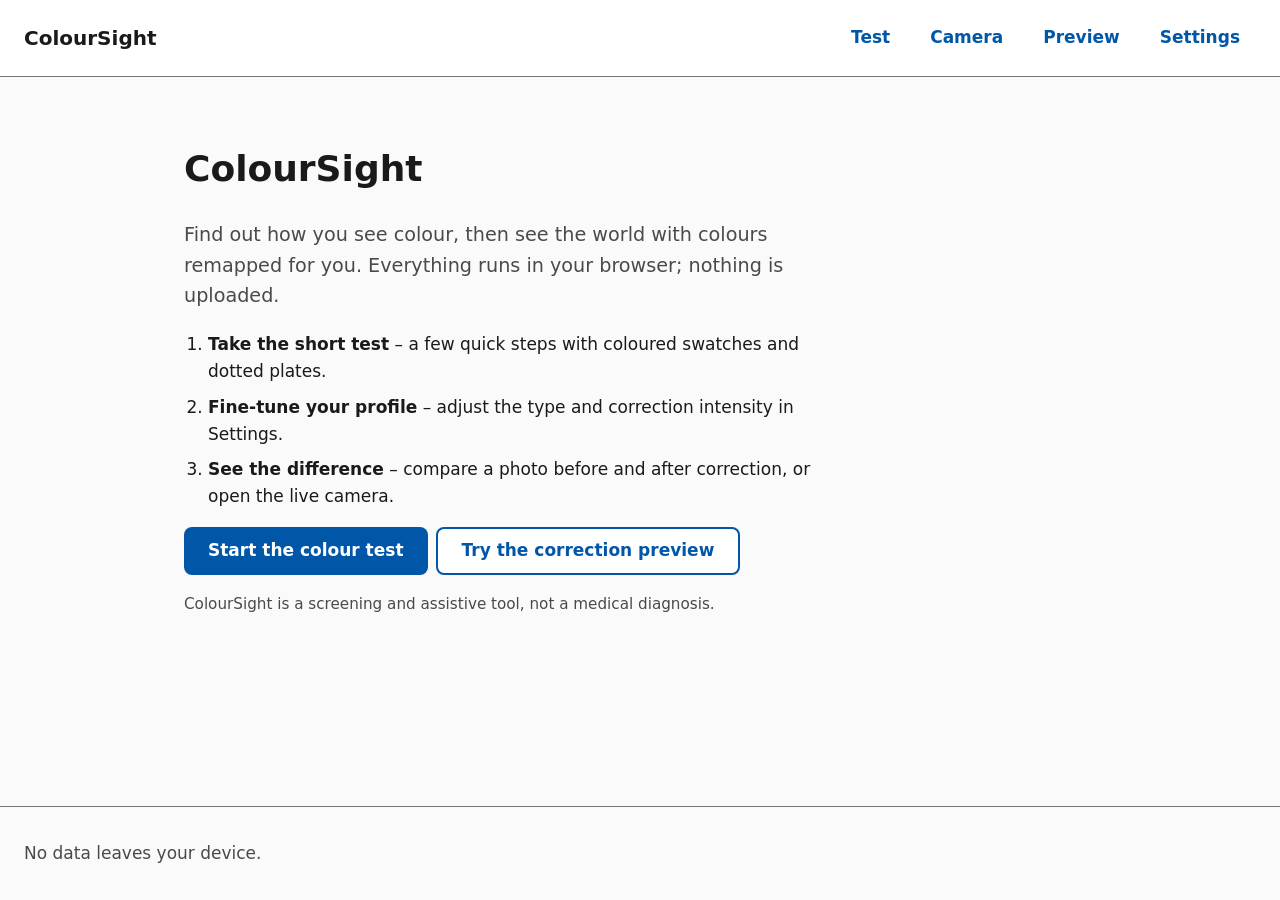
==== app/index.html @ d99df7cf "Initial ColourSight app from team-board hackathon path" ====
<!doctype html>
<html lang="en-GB">
<head>
  <meta charset="utf-8">
  <meta name="viewport" content="width=device-width, initial-scale=1">
  <title>ColourSight</title>
  <meta name="description" content="ColourSight: a personalised colour-vision test and live camera colour correction, all in your browser.">
  <link rel="stylesheet" href="styles/tokens.css">
  <link rel="stylesheet" href="styles/layout.css">
  <link rel="stylesheet" href="test/test.css">
  <!-- T7 nav mount: preview styles (allowed shell wire-up) -->
  <link rel="stylesheet" href="preview/preview.css">
  <!-- T8 shell mount: settings styles -->
  <link rel="stylesheet" href="settings/settings.css">
  <!-- T10 polish: loaded last so it can override -->
  <link rel="stylesheet" href="polish/polish.css">
  <script type="module" src="lib/router.js"></script>
  <script type="module" src="test/test.js"></script>
  <!-- T7 nav mount: preview module (allowed shell wire-up) -->
  <script type="module" src="preview/preview.js"></script>
  <!-- T8 shell mount: settings module (self-mounts into #settings-root) -->
  <script type="module" src="settings/settings.js"></script>
  <!-- T10 polish: focus management, titles, empty states (runs last) -->
  <script type="module" src="polish/polish.js"></script>
</head>
<body>
  <a class="skip-link" href="#main">Skip to content</a>
  <header class="site-header">
    <a class="brand" href="#home">ColourSight</a>
    <nav aria-label="Main">
      <ul class="nav-list">
        <li><a href="#test" data-route="test">Test</a></li>
        <li><a href="live/">Camera</a></li>
        <!-- T7 nav mount: Preview link (allowed shell wire-up) -->
        <li><a href="#preview" data-route="preview">Preview</a></li>
        <li><a href="#settings" data-route="settings">Settings</a></li>
      </ul>
    </nav>
  </header>
  <main id="main" tabindex="-1">
    <section id="view-home" data-view="home" aria-labelledby="h-home">
      <h1 id="h-home">ColourSight</h1>
      <p class="lead">Find out how you see colour, then see the world with colours remapped for you. Everything runs in your browser; nothing is uploaded.</p>
      <ol class="cs-home-steps">
        <li><strong>Take the short test</strong> – a few quick steps with coloured swatches and dotted plates.</li>
        <li><strong>Fine-tune your profile</strong> – adjust the type and correction intensity in Settings.</li>
        <li><strong>See the difference</strong> – compare a photo before and after correction, or open the live camera.</li>
      </ol>
      <p class="cs-home-actions">
        <a class="button" href="#test">Start the colour test</a>
        <a class="button button--secondary" href="#preview">Try the correction preview</a>
      </p>
      <p class="cs-home-note">ColourSight is a screening and assistive tool, not a medical diagnosis.</p>
    </section>
    <section id="view-test" data-view="test" aria-labelledby="h-test" hidden>
      <h1 id="h-test">Colour-vision test</h1>
      <div id="colour-test-root"></div>
    </section>
    <section id="view-camera" data-view="camera" aria-labelledby="h-camera" hidden>
      <h1 id="h-camera">Live camera</h1>
      <p>The live camera opens on its own page. Your browser will ask for permission before the camera starts, and video never leaves your device.</p>
      <p><a class="button" href="live/">Open the live camera</a></p>
    </section>
    <!-- T7 nav mount: Preview view (allowed shell wire-up for #preview) -->
    <section id="view-preview" data-view="preview" aria-labelledby="h-preview" hidden>
      <h1 id="h-preview">Correction preview</h1>
      <div id="preview-root"></div>
    </section>
    <section id="view-settings" data-view="settings" aria-labelledby="h-settings" hidden>
      <h1 id="h-settings">Settings</h1>
      <div id="settings-root"></div>
    </section>
  </main>
  <footer class="site-footer"><p>No data leaves your device.</p></footer>
</body>
</html>
---- app/styles/tokens.css ----
/* Design tokens. Palette uses blue/orange accents (Okabe-Ito derived),
   distinguishable across common colour-vision deficiencies.
   Contrast (WCAG AA): text #1a1a1a on #fafafa ~16.9:1; muted #4a4a4a on #fafafa ~8.6:1;
   accent #0057a8 on #fafafa ~7.0:1; white on #0057a8 ~7.3:1;
   focus ring #b35900 on #fafafa ~4.6:1 (non-text 3:1 met). */
:root {
  --colour-bg: #fafafa;
  --colour-surface: #ffffff;
  --colour-text: #1a1a1a;
  --colour-muted: #4a4a4a;
  --colour-border: #767676;
  --colour-accent: #0057a8;
  --colour-accent-text: #ffffff;
  --colour-focus: #b35900;

  --font-sans: system-ui, -apple-system, "Segoe UI", Roboto, sans-serif;
  --text-base: 1.0625rem;
  --leading: 1.6;
  --space-1: 0.25rem;
  --space-2: 0.5rem;
  --space-3: 1rem;
  --space-4: 1.5rem;
  --space-5: 2.5rem;
  --radius: 0.5rem;
  --max-width: 60rem;
}
---- app/styles/layout.css ----
*, *::before, *::after { box-sizing: border-box; }
body {
  margin: 0; font-family: var(--font-sans); font-size: var(--text-base);
  line-height: var(--leading); background: var(--colour-bg); color: var(--colour-text);
  min-height: 100vh; display: flex; flex-direction: column;
}
a { color: var(--colour-accent); }
:focus-visible { outline: 3px solid var(--colour-focus); outline-offset: 3px; }
.skip-link { position: absolute; left: -999px; top: var(--space-2); }
.skip-link:focus { left: var(--space-2); background: var(--colour-surface); padding: var(--space-2); }
.site-header {
  display: flex; flex-wrap: wrap; align-items: center; justify-content: space-between;
  gap: var(--space-3); padding: var(--space-3) var(--space-4);
  background: var(--colour-surface); border-bottom: 1px solid var(--colour-border);
}
.brand { font-weight: 700; font-size: 1.25rem; text-decoration: none; color: var(--colour-text); }
.nav-list { list-style: none; display: flex; gap: var(--space-2); margin: 0; padding: 0; }
.nav-list a {
  display: inline-block; padding: var(--space-2) var(--space-3); border-radius: var(--radius);
  text-decoration: none; font-weight: 600;
}
.nav-list a:hover { text-decoration: underline; }
/* Current page: filled + underlined, so it is not signalled by colour alone. */
.nav-list a[aria-current="page"] {
  background: var(--colour-accent); color: var(--colour-accent-text); text-decoration: underline;
}
main { flex: 1; width: 100%; max-width: var(--max-width); margin: 0 auto; padding: var(--space-5) var(--space-4); }
main:focus { outline: none; }
.lead { font-size: 1.2rem; color: var(--colour-muted); max-width: 40rem; }
.button {
  display: inline-block; padding: var(--space-2) var(--space-4); border-radius: var(--radius);
  background: var(--colour-accent); color: var(--colour-accent-text); font-weight: 600; text-decoration: none;
}
.site-footer { padding: var(--space-3) var(--space-4); color: var(--colour-muted); border-top: 1px solid var(--colour-border); }
@media (prefers-reduced-motion: reduce) { * { transition: none !important; animation: none !important; } }
---- app/test/test.css ----
/* Colour-vision test flow — scoped under .cs-test */

.cs-test {
  max-width: 40rem;
}

.cs-test__progress {
  color: var(--colour-muted);
  font-size: 0.95rem;
  margin: 0 0 var(--space-3);
}

.cs-test__heading {
  margin: 0 0 var(--space-3);
  font-size: 1.35rem;
}

.cs-test__lead {
  color: var(--colour-muted);
  margin: 0 0 var(--space-4);
}

.cs-test__disclaimer {
  margin: var(--space-4) 0 0;
  padding: var(--space-3);
  border: 1px solid var(--colour-border);
  border-radius: var(--radius);
  background: var(--colour-surface);
  color: var(--colour-muted);
  font-size: 0.95rem;
}

.cs-test__swatches {
  display: grid;
  grid-template-columns: repeat(2, minmax(0, 1fr));
  gap: var(--space-3);
  margin: 0 0 var(--space-4);
  padding: 0;
  list-style: none;
}

@media (min-width: 32rem) {
  .cs-test__swatches {
    grid-template-columns: repeat(4, minmax(0, 1fr));
  }
}

.cs-test__swatch {
  display: flex;
  flex-direction: column;
  align-items: stretch;
  gap: var(--space-2);
  margin: 0;
  padding: 0;
  border: none;
  background: transparent;
  font: inherit;
  color: inherit;
  cursor: pointer;
  text-align: center;
}

.cs-test__swatch-chip {
  display: block;
  width: 100%;
  aspect-ratio: 1;
  border-radius: var(--radius);
  border: 2px solid var(--colour-border);
}

.cs-test__swatch[aria-pressed="true"] .cs-test__swatch-chip {
  outline: 3px solid var(--colour-focus);
  outline-offset: 3px;
  border-style: dashed;
}

.cs-test__swatch-label {
  font-weight: 600;
  font-size: 0.95rem;
}

.cs-test__plate-wrap {
  display: flex;
  justify-content: center;
  margin: 0 0 var(--space-4);
}

.cs-test__plate {
  width: min(100%, 16rem);
  height: auto;
  border-radius: 50%;
  border: 1px solid var(--colour-border);
  background: #1a1a1a;
}

.cs-test__choices {
  display: flex;
  flex-wrap: wrap;
  gap: var(--space-2);
  margin: 0 0 var(--space-4);
  padding: 0;
  list-style: none;
}

.cs-test__choice {
  font: inherit;
  font-weight: 600;
  padding: var(--space-2) var(--space-4);
  border-radius: var(--radius);
  border: 2px solid var(--colour-border);
  background: var(--colour-surface);
  color: var(--colour-text);
  cursor: pointer;
}

.cs-test__choice[aria-pressed="true"] {
  border-style: dashed;
  background: var(--colour-accent);
  color: var(--colour-accent-text);
  text-decoration: underline;
}

.cs-test__nav {
  display: flex;
  flex-wrap: wrap;
  gap: var(--space-2);
  margin-top: var(--space-3);
}

.cs-test__nav button {
  font: inherit;
  font-weight: 600;
  padding: var(--space-2) var(--space-4);
  border-radius: var(--radius);
  border: 2px solid var(--colour-border);
  background: var(--colour-surface);
  color: var(--colour-text);
  cursor: pointer;
}

.cs-test__nav button.cs-test__primary {
  background: var(--colour-accent);
  color: var(--colour-accent-text);
  border-color: var(--colour-accent);
}

.cs-test__nav button:disabled {
  opacity: 0.5;
  cursor: not-allowed;
}

.cs-test__result-scores {
  margin: var(--space-3) 0;
  padding-left: 1.25rem;
}

.cs-test__result-scores li {
  margin-bottom: var(--space-1);
}
---- app/preview/preview.css ----
/* Scoped under .cs-preview — static correction preview. */

.cs-preview {
  font-family: system-ui, -apple-system, "Segoe UI", Roboto, sans-serif;
  color: #1a1a1a;
  max-width: 48rem;
}

.cs-preview__lead {
  margin: 0 0 0.5rem;
  line-height: 1.5;
}

.cs-preview__disclaimer {
  margin: 0 0 1rem;
  padding: 0.5rem 0.75rem;
  background: #fff8e6;
  border-left: 3px solid #b35900;
  color: #4a4a4a;
  font-size: 0.95rem;
}

.cs-preview__profile {
  margin: 0 0 1rem;
  font-size: 0.95rem;
}

.cs-preview__profile-label {
  font-weight: 600;
  margin-right: 0.35rem;
}

.cs-preview__toolbar {
  display: flex;
  flex-wrap: wrap;
  gap: 0.75rem;
  align-items: center;
  margin-bottom: 0.75rem;
}

.cs-preview__btn {
  font: inherit;
  padding: 0.45rem 0.9rem;
  border: 1px solid #767676;
  border-radius: 0.5rem;
  background: #fff;
  color: #1a1a1a;
  cursor: pointer;
}

.cs-preview__btn:hover {
  background: #f0f0f0;
}

.cs-preview__btn:focus-visible {
  outline: 2px solid #b35900;
  outline-offset: 2px;
}

.cs-preview__btn--primary {
  background: #0057a8;
  border-color: #0057a8;
  color: #fff;
}

.cs-preview__btn--primary:hover {
  background: #004687;
}

.cs-preview__file {
  display: inline-flex;
  align-items: center;
  gap: 0.5rem;
  font: inherit;
  padding: 0.45rem 0.9rem;
  border: 1px dashed #767676;
  border-radius: 0.5rem;
  background: #fafafa;
  cursor: pointer;
}

.cs-preview__file input {
  font: inherit;
  max-width: 14rem;
}

.cs-preview__status {
  min-height: 1.4em;
  margin: 0 0 1rem;
  color: #4a4a4a;
  font-size: 0.95rem;
}

.cs-preview__pair {
  display: flex;
  flex-wrap: wrap;
  gap: 1rem;
}

.cs-preview__figure {
  margin: 0;
}

.cs-preview__figure canvas {
  display: block;
  border: 1px solid #767676;
  border-radius: 0.25rem;
  max-width: 100%;
  background: #fff;
}

.cs-preview__figure figcaption {
  text-align: center;
  margin-top: 0.35rem;
  font-size: 0.9rem;
  color: #4a4a4a;
}
---- app/settings/settings.css ----
/* ColourSight settings — scoped under .cs-settings */

.cs-settings {
  max-width: 40rem;
}

.cs-settings__form {
  display: flex;
  flex-direction: column;
  gap: var(--space-4);
  margin: 0;
}

.cs-settings__fieldset {
  margin: 0;
  padding: var(--space-3);
  border: 1px solid var(--colour-border);
  border-radius: var(--radius);
  background: var(--colour-surface);
}

.cs-settings__fieldset legend {
  font-weight: 700;
  padding: 0 var(--space-2);
}

.cs-settings__hint {
  margin: 0 0 var(--space-3);
  color: var(--colour-muted);
  font-size: 0.95rem;
}

.cs-settings__radios {
  display: flex;
  flex-direction: column;
  gap: var(--space-2);
}

.cs-settings__radio {
  display: flex;
  align-items: flex-start;
  gap: var(--space-2);
}

.cs-settings__radio input {
  margin-top: 0.35em;
  accent-color: var(--colour-accent);
}

.cs-settings__radio label {
  font-weight: 600;
  cursor: pointer;
}

.cs-settings__field {
  margin: 0;
  padding: var(--space-3);
  border: 1px solid var(--colour-border);
  border-radius: var(--radius);
  background: var(--colour-surface);
}

.cs-settings__label {
  display: block;
  font-weight: 700;
  margin-bottom: var(--space-2);
}

.cs-settings__slider-row {
  display: flex;
  flex-direction: column;
  gap: var(--space-2);
}

.cs-settings__slider-row input[type="range"] {
  width: 100%;
  accent-color: var(--colour-accent);
}

.cs-settings__slider-row input[type="range"]:disabled {
  opacity: 0.55;
  cursor: not-allowed;
}

.cs-settings__readout {
  margin: 0;
  font-variant-numeric: tabular-nums;
  color: var(--colour-muted);
}

.cs-settings__meta {
  margin: 0;
  padding: var(--space-3);
  border: 1px dashed var(--colour-border);
  border-radius: var(--radius);
  background: var(--colour-bg);
  color: var(--colour-muted);
  font-size: 0.95rem;
}

.cs-settings__meta p {
  margin: 0 0 var(--space-2);
}

.cs-settings__meta p:last-child {
  margin-bottom: 0;
}

/* Text tag so source is not colour-only */
.cs-settings__source-tag {
  display: inline-block;
  margin-left: var(--space-2);
  padding: 0.1rem 0.45rem;
  border: 1px solid var(--colour-border);
  border-radius: var(--radius);
  font-size: 0.8rem;
  font-weight: 700;
  text-transform: uppercase;
  letter-spacing: 0.03em;
  color: var(--colour-text);
  background: var(--colour-surface);
}

.cs-settings__actions {
  display: flex;
  flex-wrap: wrap;
  gap: var(--space-2);
}

.cs-settings__actions button {
  font: inherit;
  font-weight: 600;
  padding: var(--space-2) var(--space-3);
  border-radius: var(--radius);
  border: 2px solid var(--colour-border);
  background: var(--colour-surface);
  color: var(--colour-text);
  cursor: pointer;
}

.cs-settings__actions button:hover:not(:disabled) {
  text-decoration: underline;
}

.cs-settings__actions button:disabled {
  opacity: 0.55;
  cursor: not-allowed;
}

.cs-settings__primary {
  background: var(--colour-accent) !important;
  color: var(--colour-accent-text) !important;
  border-color: var(--colour-accent) !important;
}

.cs-settings__danger {
  border-style: dashed !important;
}

.cs-settings__status {
  min-height: 1.5em;
  margin: var(--space-3) 0 0;
  color: var(--colour-muted);
  font-size: 0.95rem;
}
---- app/polish/polish.css ----
/* ColourSight UX + accessibility polish.
   Loaded last in index.html so it can gently override feature styles.
   Nothing here relies on colour alone: states also use borders, underlines or text. */

/* ---------- Base readability ---------- */
html { -webkit-text-size-adjust: 100%; text-size-adjust: 100%; }
body { overflow-wrap: break-word; }
code { overflow-wrap: anywhere; }
h1 { font-size: clamp(1.6rem, 5vw + 0.5rem, 2.25rem); line-height: 1.2; }
h1[tabindex="-1"]:focus { outline: none; }
h1[tabindex="-1"]:focus-visible { outline: 3px solid var(--colour-focus); outline-offset: 4px; }

/* Media never forces horizontal scroll and keeps its aspect ratio. */
img, svg, video, canvas { max-width: 100%; }
img, video, canvas { height: auto; }
.cs-preview__figure { min-width: 0; max-width: 100%; }

/* ---------- Visible focus everywhere ---------- */
:where(a, button, input, select, textarea, summary, [tabindex]):focus-visible {
  outline: 3px solid var(--colour-focus);
  outline-offset: 3px;
  /* White halo keeps the ring visible on dark or accent backgrounds. */
  box-shadow: 0 0 0 3px #ffffff;
}
main:focus-visible { outline: none; box-shadow: none; }

/* ---------- Skip link ---------- */
.skip-link {
  z-index: 100;
  display: inline-flex; align-items: center; min-height: 44px;
  padding: var(--space-2) var(--space-3);
  background: var(--colour-surface); color: var(--colour-accent);
  border: 2px solid var(--colour-accent); border-radius: var(--radius);
  font-weight: 700;
}
.skip-link:focus { left: var(--space-2); }

/* ---------- Header + nav: wraps on narrow screens ---------- */
.site-header { row-gap: var(--space-2); }
.site-header nav { max-width: 100%; }
.nav-list { flex-wrap: wrap; row-gap: var(--space-2); }
.brand, .nav-list a {
  display: inline-flex; align-items: center; min-height: 44px; min-width: 44px;
}
.nav-list a { justify-content: center; }
@media (max-width: 30rem) {
  .site-header { padding: var(--space-2) var(--space-3); }
  .site-header nav { width: 100%; }
  .nav-list { gap: var(--space-1); }
  .nav-list li { flex: 1 1 auto; }
  .nav-list a { width: 100%; padding: var(--space-2); }
  main { padding: var(--space-4) var(--space-3); }
}

/* ---------- Tap targets (≥ 44px) ---------- */
button, .button, input[type="file"], select, .cs-preview__file {
  min-height: 44px;
}
.button { display: inline-flex; align-items: center; justify-content: center; }
.button:hover { text-decoration: underline; }
.button--secondary {
  background: var(--colour-surface); color: var(--colour-accent);
  border: 2px solid var(--colour-accent);
}
button:disabled { cursor: not-allowed; }
input, select, textarea, button { font-size: max(1rem, 16px); }
input[type="range"] { min-height: 44px; width: 100%; }

/* Settings radios: whole row is the target. */
.cs-settings__radio { align-items: center; min-height: 44px; }
.cs-settings__radio input { margin: 0; width: 1.25rem; height: 1.25rem; flex: none; }
.cs-settings__radio label { flex: 1; display: flex; align-items: center; min-height: 44px; }
.cs-settings__actions { display: flex; flex-wrap: wrap; gap: var(--space-2); }
.cs-settings__source-tag { font-size: 0.875rem; }

/* Test + preview buttons on phones: full-width rows are easier to hit. */
@media (max-width: 30rem) {
  .cs-test__nav > *, .cs-settings__actions > *, .cs-preview__toolbar > * { flex: 1 1 100%; }
  .cs-test__choices > li { flex: 1 1 4rem; }
  .cs-test__choice { width: 100%; }
  .cs-preview__figure { flex: 1 1 100%; }
}

/* ---------- Empty-state notices (polish.js) ---------- */
.cs-polish-empty {
  max-width: 40rem;
  margin: 0 0 var(--space-4);
  padding: var(--space-3);
  border: 2px solid var(--colour-accent);
  border-left-width: 6px;
  border-radius: var(--radius);
  background: var(--colour-surface);
}
.cs-polish-empty p { margin: 0 0 var(--space-2); }
.cs-polish-empty p:last-child { margin-bottom: 0; }

/* ---------- Home ---------- */
.cs-home-steps { max-width: 40rem; padding-left: 1.5rem; }
.cs-home-steps li { margin-bottom: var(--space-2); }
.cs-home-actions { display: flex; flex-wrap: wrap; gap: var(--space-2); }
.cs-home-note { color: var(--colour-muted); font-size: 0.95rem; max-width: 40rem; }

/* ---------- Reduced motion ---------- */
@media (prefers-reduced-motion: reduce) {
  html { scroll-behavior: auto !important; }
  *, *::before, *::after {
    animation-duration: 0.01ms !important; animation-iteration-count: 1 !important;
    transition-duration: 0.01ms !important;
  }
}
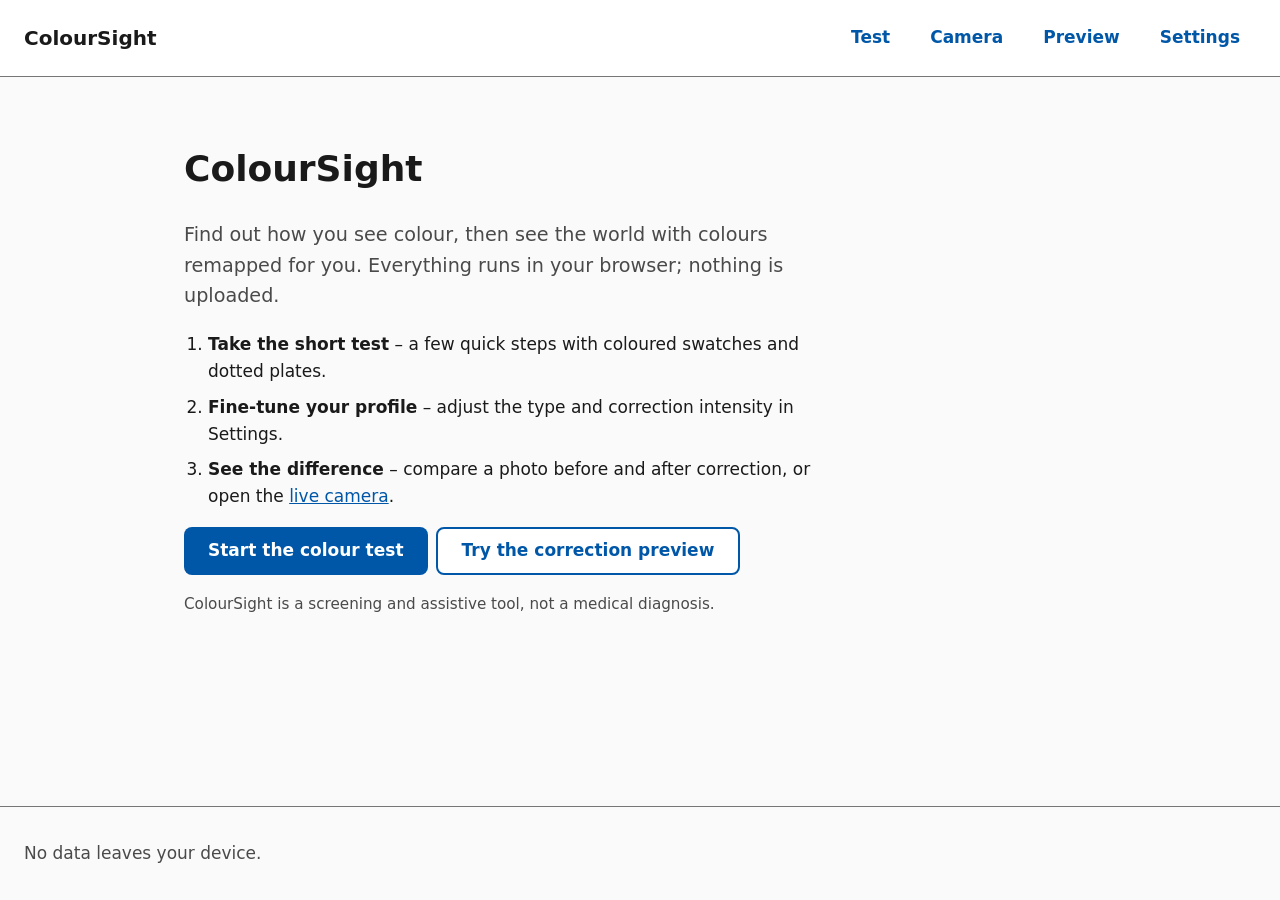
==== commit 78298b39: "Apply Critiquito P4–P11 UI fixes." ====
--- a/app/index.html
+++ b/app/index.html
@@ -44,7 +44,7 @@
       <ol class="cs-home-steps">
         <li><strong>Take the short test</strong> – a few quick steps with coloured swatches and dotted plates.</li>
         <li><strong>Fine-tune your profile</strong> – adjust the type and correction intensity in Settings.</li>
-        <li><strong>See the difference</strong> – compare a photo before and after correction, or open the live camera.</li>
+        <li><strong>See the difference</strong> – compare a photo before and after correction, or open the <a href="live/">live camera</a>.</li>
       </ol>
       <p class="cs-home-actions">
         <a class="button" href="#test">Start the colour test</a>
@@ -58,8 +58,8 @@
     </section>
     <section id="view-camera" data-view="camera" aria-labelledby="h-camera" hidden>
       <h1 id="h-camera">Live camera</h1>
-      <p>The live camera opens on its own page. Your browser will ask for permission before the camera starts, and video never leaves your device.</p>
-      <p><a class="button" href="live/">Open the live camera</a></p>
+      <p>The camera tool is on one page. Your browser will ask for permission before it starts, and video never leaves your device.</p>
+      <p><a class="button" href="live/">Open live camera</a></p>
     </section>
     <!-- T7 nav mount: Preview view (allowed shell wire-up for #preview) -->
     <section id="view-preview" data-view="preview" aria-labelledby="h-preview" hidden>
--- a/app/preview/preview.css
+++ b/app/preview/preview.css
@@ -1,6 +1,7 @@
 /* Scoped under .cs-preview — static correction preview. */
 
 .cs-preview {
+  position: relative;
   font-family: system-ui, -apple-system, "Segoe UI", Roboto, sans-serif;
   color: #1a1a1a;
   max-width: 48rem;
@@ -67,21 +68,17 @@
   background: #004687;
 }
 
-.cs-preview__file {
-  display: inline-flex;
-  align-items: center;
-  gap: 0.5rem;
-  font: inherit;
-  padding: 0.45rem 0.9rem;
-  border: 1px dashed #767676;
-  border-radius: 0.5rem;
-  background: #fafafa;
-  cursor: pointer;
-}
-
-.cs-preview__file input {
-  font: inherit;
-  max-width: 14rem;
+.cs-preview__file-input {
+  position: absolute;
+  left: -999px;
+  width: 1px;
+  height: 1px;
+  padding: 0;
+  margin: -1px;
+  overflow: hidden;
+  clip: rect(0, 0, 0, 0);
+  white-space: nowrap;
+  border: 0;
 }
 
 .cs-preview__status {
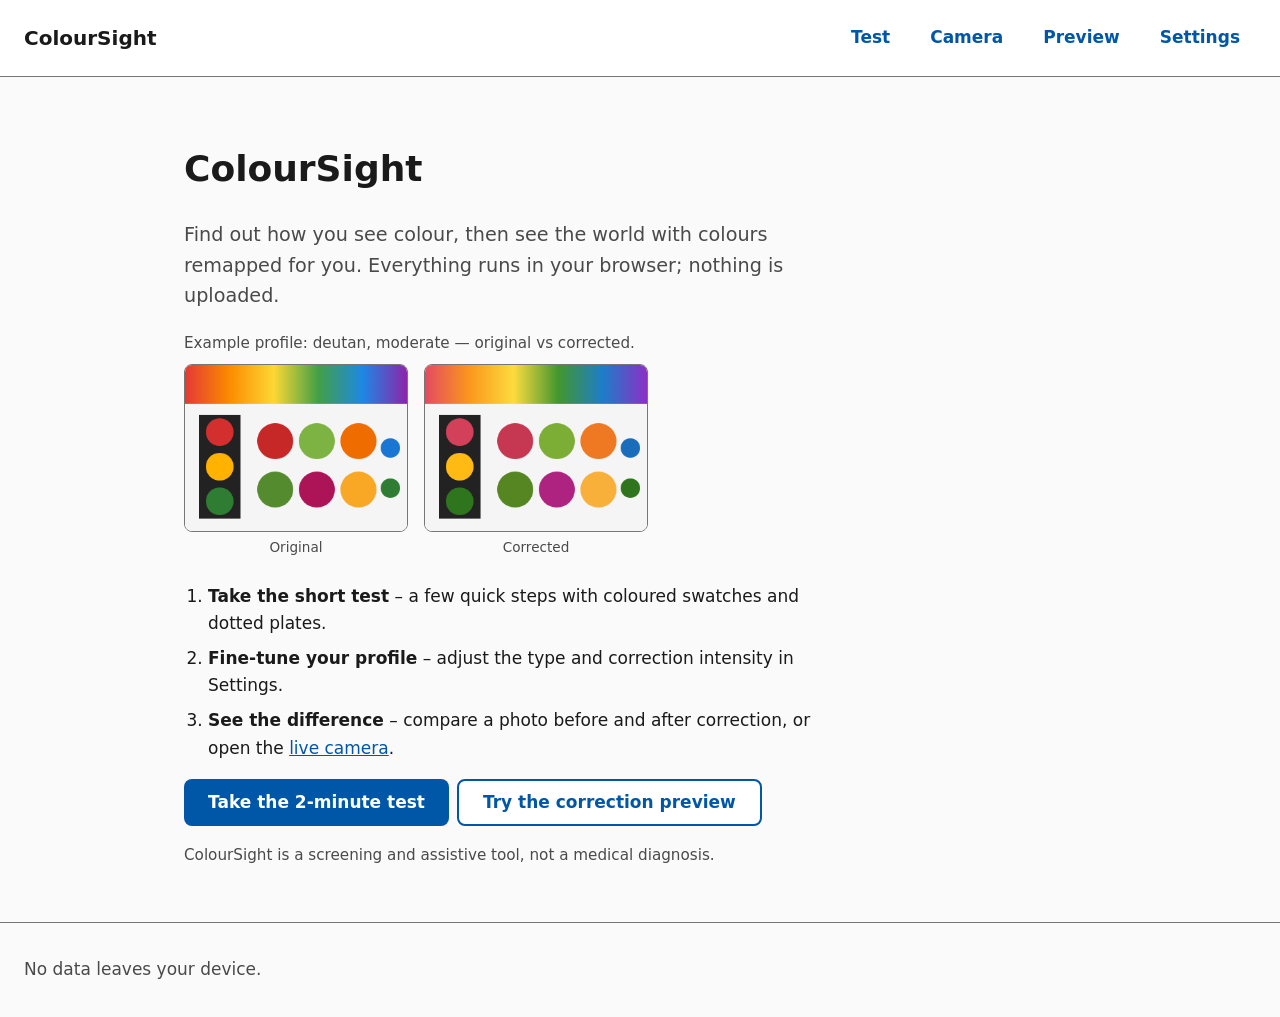
==== commit 65316430: "Home colour strip and preview colour-vision simulation toggle" ====
--- a/app/index.html
+++ b/app/index.html
@@ -12,6 +12,8 @@
   <link rel="stylesheet" href="preview/preview.css">
   <!-- T8 shell mount: settings styles -->
   <link rel="stylesheet" href="settings/settings.css">
+  <!-- Home "original vs corrected" strip styles -->
+  <link rel="stylesheet" href="home/home.css">
   <!-- T10 polish: loaded last so it can override -->
   <link rel="stylesheet" href="polish/polish.css">
   <script type="module" src="lib/router.js"></script>
@@ -20,6 +22,8 @@
   <script type="module" src="preview/preview.js"></script>
   <!-- T8 shell mount: settings module (self-mounts into #settings-root) -->
   <script type="module" src="settings/settings.js"></script>
+  <!-- Home "original vs corrected" strip: reuses the preview sample scene + correction module -->
+  <script type="module" src="home/home.js"></script>
   <!-- T10 polish: focus management, titles, empty states (runs last) -->
   <script type="module" src="polish/polish.js"></script>
 </head>
@@ -41,13 +45,26 @@
     <section id="view-home" data-view="home" aria-labelledby="h-home">
       <h1 id="h-home">ColourSight</h1>
       <p class="lead">Find out how you see colour, then see the world with colours remapped for you. Everything runs in your browser; nothing is uploaded.</p>
+      <div class="cs-home-strip" data-el="home-strip">
+        <p class="cs-home-strip__caption" data-el="home-strip-caption">Example profile: deutan, moderate — original vs corrected.</p>
+        <div class="cs-home-strip__pair">
+          <figure class="cs-home-strip__figure">
+            <canvas data-el="home-strip-before" width="320" height="240" aria-label="Original sample scene, before colour correction"></canvas>
+            <figcaption>Original</figcaption>
+          </figure>
+          <figure class="cs-home-strip__figure">
+            <canvas data-el="home-strip-after" width="320" height="240" aria-label="Same sample scene with colours corrected for the profile above"></canvas>
+            <figcaption>Corrected</figcaption>
+          </figure>
+        </div>
+      </div>
       <ol class="cs-home-steps">
         <li><strong>Take the short test</strong> – a few quick steps with coloured swatches and dotted plates.</li>
         <li><strong>Fine-tune your profile</strong> – adjust the type and correction intensity in Settings.</li>
         <li><strong>See the difference</strong> – compare a photo before and after correction, or open the <a href="live/">live camera</a>.</li>
       </ol>
       <p class="cs-home-actions">
-        <a class="button" href="#test">Start the colour test</a>
+        <a class="button" href="#test">Take the 2-minute test</a>
         <a class="button button--secondary" href="#preview">Try the correction preview</a>
       </p>
       <p class="cs-home-note">ColourSight is a screening and assistive tool, not a medical diagnosis.</p>
--- a/app/test/test.css
+++ b/app/test/test.css
@@ -32,6 +32,7 @@
 
 .cs-test__swatches {
   display: grid;
+  width: 100%;
   grid-template-columns: repeat(2, minmax(0, 1fr));
   gap: var(--space-3);
   margin: 0 0 var(--space-4);
@@ -47,6 +48,7 @@
 
 .cs-test__swatch {
   display: flex;
+  width: 100%;
   flex-direction: column;
   align-items: stretch;
   gap: var(--space-2);
@@ -64,6 +66,7 @@
   display: block;
   width: 100%;
   aspect-ratio: 1;
+  margin-inline: auto;
   border-radius: var(--radius);
   border: 2px solid var(--colour-border);
 }
@@ -71,7 +74,6 @@
 .cs-test__swatch[aria-pressed="true"] .cs-test__swatch-chip {
   outline: 3px solid var(--colour-focus);
   outline-offset: 3px;
-  border-style: dashed;
 }
 
 .cs-test__swatch-label {
@@ -157,3 +159,14 @@
 .cs-test__result-scores li {
   margin-bottom: var(--space-1);
 }
+
+.cs-test__swatch-selected {
+  font-size: 0.95rem;
+  font-weight: 600;
+}
+
+.cs-test__hint {
+  margin: var(--space-2) 0 0;
+  color: var(--colour-text);
+  font-size: 0.95rem;
+}
--- a/app/preview/preview.css
+++ b/app/preview/preview.css
@@ -29,6 +29,30 @@
 .cs-preview__profile-label {
   font-weight: 600;
   margin-right: 0.35rem;
+}
+
+.cs-preview__sim-note {
+  margin: 0 0 0.75rem;
+  color: #4a4a4a;
+  font-size: 0.95rem;
+}
+
+.cs-preview__sim-toggle {
+  margin-bottom: 0.75rem;
+}
+
+.cs-preview__sim-toggle[aria-pressed="true"],
+.cs-preview__btn.cs-preview__sim-toggle[aria-pressed="true"]:hover,
+.cs-preview__btn.cs-preview__sim-toggle[aria-pressed="true"]:focus-visible {
+  background: #0057a8;
+  border-color: #0057a8;
+  color: #fff;
+  text-decoration: underline;
+}
+
+.cs-preview__btn:disabled {
+  opacity: 0.6;
+  cursor: not-allowed;
 }
 
 .cs-preview__toolbar {
--- a/app/settings/settings.css
+++ b/app/settings/settings.css
@@ -106,21 +106,6 @@
   margin-bottom: 0;
 }
 
-/* Text tag so source is not colour-only */
-.cs-settings__source-tag {
-  display: inline-block;
-  margin-left: var(--space-2);
-  padding: 0.1rem 0.45rem;
-  border: 1px solid var(--colour-border);
-  border-radius: var(--radius);
-  font-size: 0.8rem;
-  font-weight: 700;
-  text-transform: uppercase;
-  letter-spacing: 0.03em;
-  color: var(--colour-text);
-  background: var(--colour-surface);
-}
-
 .cs-settings__actions {
   display: flex;
   flex-wrap: wrap;
--- a/app/home/home.css
+++ b/app/home/home.css
@@ -0,0 +1,45 @@
+/* Scoped under .cs-home-strip — home-page "original vs corrected" strip. */
+
+.cs-home-strip {
+  margin: var(--space-3) 0 var(--space-4);
+  max-width: 40rem;
+}
+
+.cs-home-strip__caption {
+  margin: 0 0 0.5rem;
+  color: var(--colour-muted);
+  font-size: 0.95rem;
+}
+
+.cs-home-strip__pair {
+  display: flex;
+  flex-wrap: wrap;
+  gap: var(--space-3);
+}
+
+.cs-home-strip__figure {
+  margin: 0;
+  flex: 1 1 9rem;
+  min-width: 0;
+  max-width: 14rem;
+}
+
+.cs-home-strip__figure canvas {
+  display: block;
+  width: 100%;
+  height: auto;
+  border: 1px solid var(--colour-border);
+  border-radius: var(--radius);
+  background: #fff;
+}
+
+.cs-home-strip__figure figcaption {
+  margin-top: 0.3rem;
+  text-align: center;
+  font-size: 0.85rem;
+  color: var(--colour-muted);
+}
+
+@media (max-width: 22.5rem) {
+  .cs-home-strip__figure { flex: 1 1 100%; max-width: 100%; }
+}
--- a/app/polish/polish.css
+++ b/app/polish/polish.css
@@ -7,8 +7,8 @@
 body { overflow-wrap: break-word; }
 code { overflow-wrap: anywhere; }
 h1 { font-size: clamp(1.6rem, 5vw + 0.5rem, 2.25rem); line-height: 1.2; }
-h1[tabindex="-1"]:focus { outline: none; }
-h1[tabindex="-1"]:focus-visible { outline: 3px solid var(--colour-focus); outline-offset: 4px; }
+h1[tabindex="-1"]:focus,
+h1[tabindex="-1"]:focus-visible { outline: none; box-shadow: none; }
 
 /* Media never forces horizontal scroll and keeps its aspect ratio. */
 img, svg, video, canvas { max-width: 100%; }
@@ -71,7 +71,6 @@
 .cs-settings__radio input { margin: 0; width: 1.25rem; height: 1.25rem; flex: none; }
 .cs-settings__radio label { flex: 1; display: flex; align-items: center; min-height: 44px; }
 .cs-settings__actions { display: flex; flex-wrap: wrap; gap: var(--space-2); }
-.cs-settings__source-tag { font-size: 0.875rem; }
 
 /* Test + preview buttons on phones: full-width rows are easier to hit. */
 @media (max-width: 30rem) {
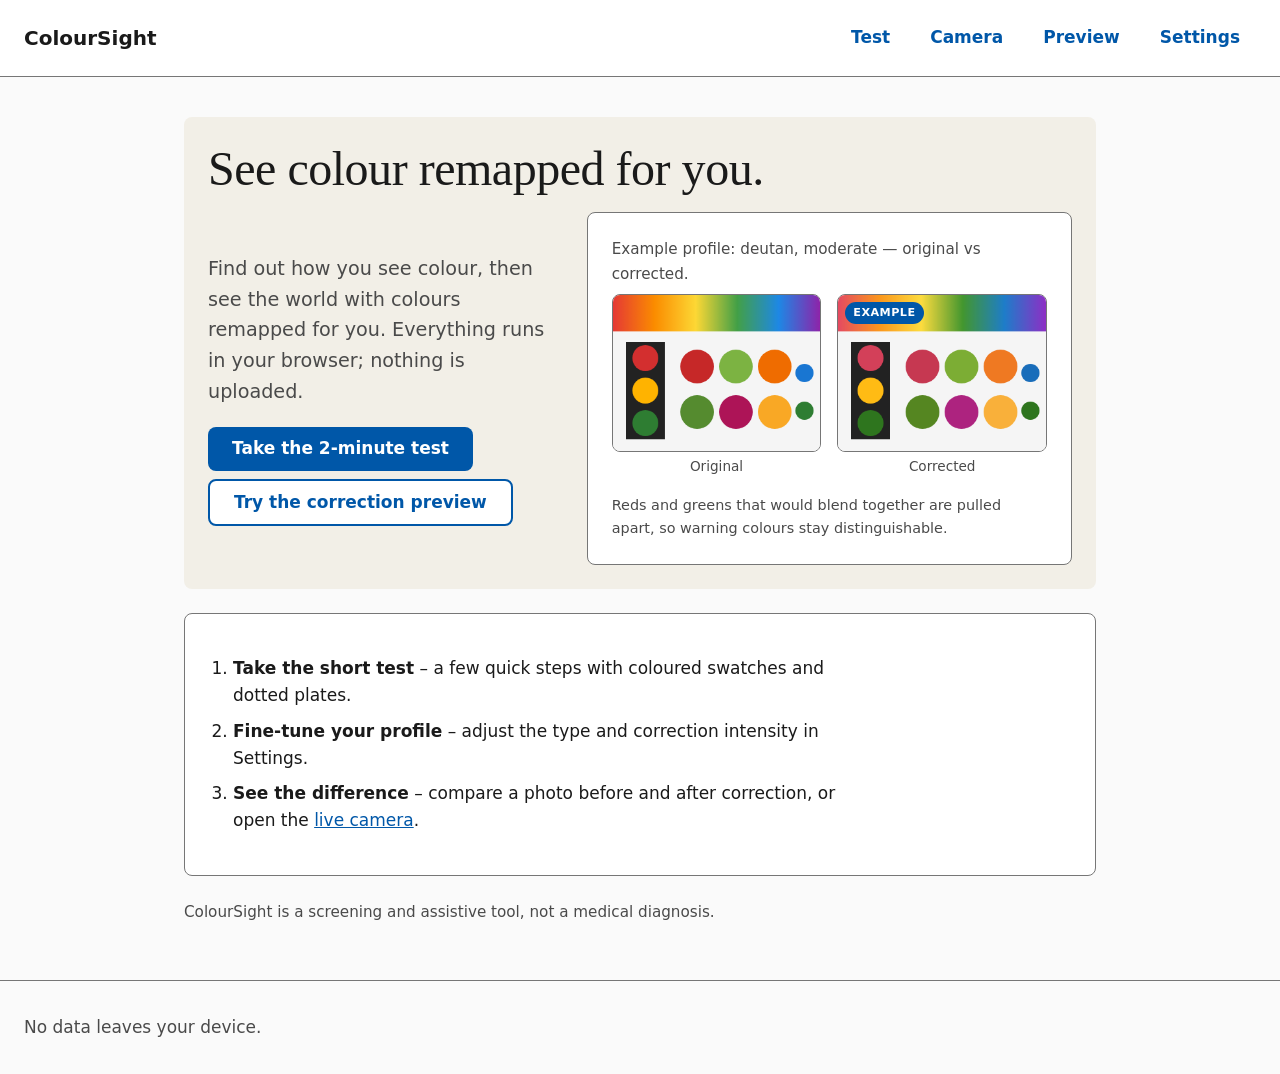
==== commit 1dc94c5c: "Home redesign: benefit-led hero, larger before/after demo with Example chip, display type, quiet sec" ====
--- a/app/index.html
+++ b/app/index.html
@@ -42,31 +42,39 @@
     </nav>
   </header>
   <main id="main" tabindex="-1">
-    <section id="view-home" data-view="home" aria-labelledby="h-home">
-      <h1 id="h-home">ColourSight</h1>
-      <p class="lead">Find out how you see colour, then see the world with colours remapped for you. Everything runs in your browser; nothing is uploaded.</p>
-      <div class="cs-home-strip" data-el="home-strip">
-        <p class="cs-home-strip__caption" data-el="home-strip-caption">Example profile: deutan, moderate — original vs corrected.</p>
-        <div class="cs-home-strip__pair">
-          <figure class="cs-home-strip__figure">
-            <canvas data-el="home-strip-before" width="320" height="240" aria-label="Original sample scene, before colour correction"></canvas>
-            <figcaption>Original</figcaption>
-          </figure>
-          <figure class="cs-home-strip__figure">
-            <canvas data-el="home-strip-after" width="320" height="240" aria-label="Same sample scene with colours corrected for the profile above"></canvas>
-            <figcaption>Corrected</figcaption>
-          </figure>
+    <section id="view-home" data-view="home" aria-labelledby="h-home" class="cs-home">
+      <h1 id="h-home" class="cs-home-title">See colour remapped for you.</h1>
+      <div class="cs-home-hero">
+        <div class="cs-home-hero__copy">
+          <p class="lead">Find out how you see colour, then see the world with colours remapped for you. Everything runs in your browser; nothing is uploaded.</p>
+          <p class="cs-home-actions">
+            <a class="button" href="#test">Take the 2-minute test</a>
+            <a class="button button--secondary" href="#preview">Try the correction preview</a>
+          </p>
+        </div>
+        <div class="cs-home-strip" data-el="home-strip">
+          <p class="cs-home-strip__caption" data-el="home-strip-caption">Example profile: deutan, moderate — original vs corrected.</p>
+          <div class="cs-home-strip__pair">
+            <figure class="cs-home-strip__figure">
+              <canvas data-el="home-strip-before" width="320" height="240" aria-label="Original sample scene, before colour correction"></canvas>
+              <figcaption>Original</figcaption>
+            </figure>
+            <figure class="cs-home-strip__figure cs-home-strip__figure--after">
+              <span class="cs-home-chip">Example</span>
+              <canvas data-el="home-strip-after" width="320" height="240" aria-label="Same sample scene with colours corrected for the profile above"></canvas>
+              <figcaption>Corrected</figcaption>
+            </figure>
+          </div>
+          <p class="cs-home-strip__explain" data-el="home-strip-explain">Reds and greens that would blend together are pulled apart, so warning colours stay distinguishable.</p>
         </div>
       </div>
-      <ol class="cs-home-steps">
-        <li><strong>Take the short test</strong> – a few quick steps with coloured swatches and dotted plates.</li>
-        <li><strong>Fine-tune your profile</strong> – adjust the type and correction intensity in Settings.</li>
-        <li><strong>See the difference</strong> – compare a photo before and after correction, or open the <a href="live/">live camera</a>.</li>
-      </ol>
-      <p class="cs-home-actions">
-        <a class="button" href="#test">Take the 2-minute test</a>
-        <a class="button button--secondary" href="#preview">Try the correction preview</a>
-      </p>
+      <div class="cs-home-steps-band section-card">
+        <ol class="cs-home-steps">
+          <li><strong>Take the short test</strong> – a few quick steps with coloured swatches and dotted plates.</li>
+          <li><strong>Fine-tune your profile</strong> – adjust the type and correction intensity in Settings.</li>
+          <li><strong>See the difference</strong> – compare a photo before and after correction, or open the <a href="live/">live camera</a>.</li>
+        </ol>
+      </div>
       <p class="cs-home-note">ColourSight is a screening and assistive tool, not a medical diagnosis.</p>
     </section>
     <section id="view-test" data-view="test" aria-labelledby="h-test" hidden>
--- a/app/styles/tokens.css
+++ b/app/styles/tokens.css
@@ -12,8 +12,14 @@
   --colour-accent: #0057a8;
   --colour-accent-text: #ffffff;
   --colour-focus: #b35900;
+  /* Quiet warm-neutral section band, between --colour-bg and --colour-surface.
+     Text contrast on it is effectively unchanged from --colour-bg (both near-white). */
+  --colour-band: #f2efe7;
 
   --font-sans: system-ui, -apple-system, "Segoe UI", Roboto, sans-serif;
+  /* Local/system serif stack for page <h1> titles only — a second intentional
+     voice alongside --font-sans, no network font request. */
+  --font-display: ui-serif, Georgia, "Iowan Old Style", "Palatino Linotype", "Times New Roman", serif;
   --text-base: 1.0625rem;
   --leading: 1.6;
   --space-1: 0.25rem;
@@ -23,4 +29,7 @@
   --space-5: 2.5rem;
   --radius: 0.5rem;
   --max-width: 60rem;
+  /* Single orchestrated load animation duration (home hero only); the global
+     prefers-reduced-motion override in polish.css already caps this to 0.01ms. */
+  --motion-hero: 480ms;
 }
--- a/app/styles/layout.css
+++ b/app/styles/layout.css
@@ -33,3 +33,17 @@
 }
 .site-footer { padding: var(--space-3) var(--space-4); color: var(--colour-muted); border-top: 1px solid var(--colour-border); }
 @media (prefers-reduced-motion: reduce) { * { transition: none !important; animation: none !important; } }
+
+/* Shared section-rhythm utilities (opt-in via class; no effect unless applied).
+   Two distinct quiet surfaces so sections don't all read as the same bordered card. */
+.section-band {
+  background: var(--colour-band);
+  border-radius: var(--radius);
+  padding: var(--space-4);
+}
+.section-card {
+  background: var(--colour-surface);
+  border: 1px solid var(--colour-border);
+  border-radius: var(--radius);
+  padding: var(--space-4);
+}
--- a/app/test/test.css
+++ b/app/test/test.css
@@ -170,3 +170,23 @@
   color: var(--colour-text);
   font-size: 0.95rem;
 }
+
+/* Intro-only layout and non-interactive sample. */
+.cs-test__intro .cs-test__lead { margin-bottom: var(--space-2); }
+.cs-test__intro .cs-test__nav { margin-top: var(--space-2); }
+.cs-test__intro .cs-test__primary:focus-visible {
+  outline: 3px solid var(--colour-focus);
+  outline-offset: 3px;
+}
+.cs-test__intro-sample { margin: var(--space-3) 0; }
+.cs-test__intro-sample [role="img"] { display: flex; gap: var(--space-2); }
+.cs-test__intro-sample span {
+  width: 3rem;
+  height: 3rem;
+  border: 1px solid var(--colour-border);
+  border-radius: var(--radius);
+  background: #bdada0;
+}
+.cs-test__intro-sample span:nth-child(3) { background: #a7b49c; }
+.cs-test__intro-sample figcaption { color: var(--colour-muted); font-size: 0.95rem; }
+.cs-test__intro .cs-test__disclaimer { margin-top: var(--space-3); }
--- a/app/preview/preview.css
+++ b/app/preview/preview.css
@@ -3,7 +3,7 @@
 .cs-preview {
   position: relative;
   font-family: system-ui, -apple-system, "Segoe UI", Roboto, sans-serif;
-  color: #1a1a1a;
+  color: var(--colour-text);
   max-width: 48rem;
 }
 
@@ -15,9 +15,9 @@
 .cs-preview__disclaimer {
   margin: 0 0 1rem;
   padding: 0.5rem 0.75rem;
-  background: #fff8e6;
-  border-left: 3px solid #b35900;
-  color: #4a4a4a;
+  background: var(--colour-surface);
+  border-left: 3px solid var(--colour-focus);
+  color: var(--colour-muted);
   font-size: 0.95rem;
 }
 
@@ -33,21 +33,12 @@
 
 .cs-preview__sim-note {
   margin: 0 0 0.75rem;
-  color: #4a4a4a;
+  color: var(--colour-muted);
   font-size: 0.95rem;
 }
 
 .cs-preview__sim-toggle {
   margin-bottom: 0.75rem;
-}
-
-.cs-preview__sim-toggle[aria-pressed="true"],
-.cs-preview__btn.cs-preview__sim-toggle[aria-pressed="true"]:hover,
-.cs-preview__btn.cs-preview__sim-toggle[aria-pressed="true"]:focus-visible {
-  background: #0057a8;
-  border-color: #0057a8;
-  color: #fff;
-  text-decoration: underline;
 }
 
 .cs-preview__btn:disabled {
@@ -66,30 +57,30 @@
 .cs-preview__btn {
   font: inherit;
   padding: 0.45rem 0.9rem;
-  border: 1px solid #767676;
+  border: 1px solid var(--colour-border);
   border-radius: 0.5rem;
-  background: #fff;
-  color: #1a1a1a;
+  background: var(--colour-surface);
+  color: var(--colour-text);
   cursor: pointer;
 }
 
 .cs-preview__btn:hover {
-  background: #f0f0f0;
+  background: var(--colour-bg);
 }
 
 .cs-preview__btn:focus-visible {
-  outline: 2px solid #b35900;
+  outline: 2px solid var(--colour-focus);
   outline-offset: 2px;
 }
 
 .cs-preview__btn--primary {
-  background: #0057a8;
-  border-color: #0057a8;
-  color: #fff;
+  background: var(--colour-accent);
+  border-color: var(--colour-accent);
+  color: var(--colour-accent-text);
 }
 
 .cs-preview__btn--primary:hover {
-  background: #004687;
+  background: var(--colour-accent);
 }
 
 .cs-preview__file-input {
@@ -108,7 +99,7 @@
 .cs-preview__status {
   min-height: 1.4em;
   margin: 0 0 1rem;
-  color: #4a4a4a;
+  color: var(--colour-muted);
   font-size: 0.95rem;
 }
 
@@ -124,15 +115,40 @@
 
 .cs-preview__figure canvas {
   display: block;
-  border: 1px solid #767676;
+  border: 1px solid var(--colour-border);
   border-radius: 0.25rem;
   max-width: 100%;
-  background: #fff;
+  background: var(--colour-surface);
 }
 
 .cs-preview__figure figcaption {
   text-align: center;
   margin-top: 0.35rem;
   font-size: 0.9rem;
-  color: #4a4a4a;
+  color: var(--colour-muted);
 }
+
+.cs-preview__btn--primary:hover { text-decoration: underline; }
+.cs-preview__btn--text,
+.cs-preview__btn--text:hover {
+  background: transparent;
+  border-color: transparent;
+  color: var(--colour-accent);
+  text-decoration: underline;
+}
+.cs-preview__sim-toggle::before { content: '□ '; font-weight: 700; }
+.cs-preview__sim-toggle[aria-pressed="true"]::before { content: '✓ '; }
+.cs-preview__sim-toggle[aria-pressed="true"] {
+  border-style: dashed;
+  text-decoration: underline;
+}
+.cs-preview__example {
+  display: inline-block;
+  padding: var(--space-1) var(--space-2);
+  border: 1px solid var(--colour-border);
+  border-radius: var(--radius);
+  background: var(--colour-surface);
+  color: var(--colour-text);
+  font-weight: 700;
+}
+.cs-preview__example[hidden] { display: none; }
--- a/app/settings/settings.css
+++ b/app/settings/settings.css
@@ -148,3 +148,41 @@
   color: var(--colour-muted);
   font-size: 0.95rem;
 }
+
+.cs-settings__slider-row input[type="range"] {
+  appearance: none;
+  -webkit-appearance: none;
+  height: 2rem;
+  background: var(--colour-surface);
+}
+.cs-settings__slider-row input[type="range"]::-webkit-slider-runnable-track {
+  height: 0.5rem;
+  border-radius: var(--radius);
+  background: var(--colour-border);
+}
+.cs-settings__slider-row input[type="range"]::-moz-range-track {
+  height: 0.5rem;
+  border-radius: var(--radius);
+  background: var(--colour-border);
+}
+.cs-settings__slider-row input[type="range"]::-webkit-slider-thumb {
+  -webkit-appearance: none;
+  width: 1.5rem;
+  height: 1.5rem;
+  margin-top: -0.5rem;
+  border: 2px solid var(--colour-accent);
+  border-radius: 50%;
+  background: var(--colour-accent);
+}
+.cs-settings__slider-row input[type="range"]::-moz-range-thumb {
+  width: 1.5rem;
+  height: 1.5rem;
+  box-sizing: border-box;
+  border: 2px solid var(--colour-accent);
+  border-radius: 50%;
+  background: var(--colour-accent);
+}
+.cs-settings__slider-row input[type="range"]:focus-visible {
+  outline: 3px solid var(--colour-focus);
+  outline-offset: 3px;
+}
--- a/app/home/home.css
+++ b/app/home/home.css
@@ -1,8 +1,53 @@
-/* Scoped under .cs-home-strip — home-page "original vs corrected" strip. */
+/* Home hero: headline, lead/CTAs and the "original vs corrected" demo card,
+   on a quiet tinted band; then a plain-surface "how it works" card; then a
+   plain disclaimer line. Three distinct quiet surfaces, not three identical
+   bordered cards (see fe-redesign-a-plan.md). */
+
+.cs-home-title {
+  background: var(--colour-band);
+  margin: 0;
+  padding: var(--space-4) var(--space-4) 0;
+  border-radius: var(--radius) var(--radius) 0 0;
+}
+
+.cs-home-hero {
+  background: var(--colour-band);
+  margin: 0 0 var(--space-4);
+  padding: var(--space-3) var(--space-4) var(--space-4);
+  border-radius: 0 0 var(--radius) var(--radius);
+  display: flex;
+  flex-wrap: wrap;
+  align-items: center;
+  gap: var(--space-4);
+}
+
+.cs-home-hero__copy {
+  flex: 1 1 18rem;
+  min-width: 16rem;
+  max-width: 26rem;
+}
+
+/* One orchestrated load animation for the hero band (title + hero row share
+   the same timing so it reads as a single reveal, not a staggered sequence).
+   The global prefers-reduced-motion override in polish.css caps this to
+   0.01ms for users who ask for less motion. */
+.cs-home-title,
+.cs-home-hero {
+  animation: cs-home-in var(--motion-hero) ease-out both;
+}
+@keyframes cs-home-in {
+  from { opacity: 0; transform: translateY(0.75rem); }
+  to { opacity: 1; transform: none; }
+}
 
 .cs-home-strip {
-  margin: var(--space-3) 0 var(--space-4);
-  max-width: 40rem;
+  margin: 0;
+  flex: 2 1 22rem;
+  max-width: 36rem;
+  background: var(--colour-surface);
+  border: 1px solid var(--colour-border);
+  border-radius: var(--radius);
+  padding: var(--space-4);
 }
 
 .cs-home-strip__caption {
@@ -19,9 +64,9 @@
 
 .cs-home-strip__figure {
   margin: 0;
-  flex: 1 1 9rem;
-  min-width: 0;
-  max-width: 14rem;
+  flex: 1 1 0;
+  min-width: 7rem;
+  position: relative;
 }
 
 .cs-home-strip__figure canvas {
@@ -40,6 +85,36 @@
   color: var(--colour-muted);
 }
 
+/* "Example" names the scene as a sample, not the viewer's own photo — the
+   meaning is carried by the text, colour is decoration only. */
+.cs-home-chip {
+  position: absolute;
+  top: 0.5rem;
+  left: 0.5rem;
+  background: var(--colour-accent);
+  color: var(--colour-accent-text);
+  font-size: 0.7rem;
+  font-weight: 700;
+  letter-spacing: 0.04em;
+  text-transform: uppercase;
+  padding: 0.2rem 0.5rem;
+  border-radius: 999px;
+  line-height: 1.4;
+}
+
+.cs-home-strip__explain {
+  margin: var(--space-3) 0 0;
+  color: var(--colour-muted);
+  font-size: 0.9rem;
+}
+
+.cs-home-steps-band { margin: 0 0 var(--space-4); }
+
+@media (max-width: 26rem) {
+  .cs-home-strip { padding: var(--space-2); }
+  .cs-home-strip__pair { gap: var(--space-2); }
+}
+
 @media (max-width: 22.5rem) {
-  .cs-home-strip__figure { flex: 1 1 100%; max-width: 100%; }
+  .cs-home-strip__figure { flex: 1 1 100%; }
 }
--- a/app/polish/polish.css
+++ b/app/polish/polish.css
@@ -6,7 +6,15 @@
 html { -webkit-text-size-adjust: 100%; text-size-adjust: 100%; }
 body { overflow-wrap: break-word; }
 code { overflow-wrap: anywhere; }
-h1 { font-size: clamp(1.6rem, 5vw + 0.5rem, 2.25rem); line-height: 1.2; }
+/* One display face for page titles only (not body text, not the header brand
+   wordmark), using a local/system serif stack — no network font request. */
+h1 {
+  font-family: var(--font-display);
+  font-weight: 500;
+  font-size: clamp(2rem, 4.5vw + 0.75rem, 3rem);
+  line-height: 1.15;
+  letter-spacing: -0.01em;
+}
 h1[tabindex="-1"]:focus,
 h1[tabindex="-1"]:focus-visible { outline: none; box-shadow: none; }
 
